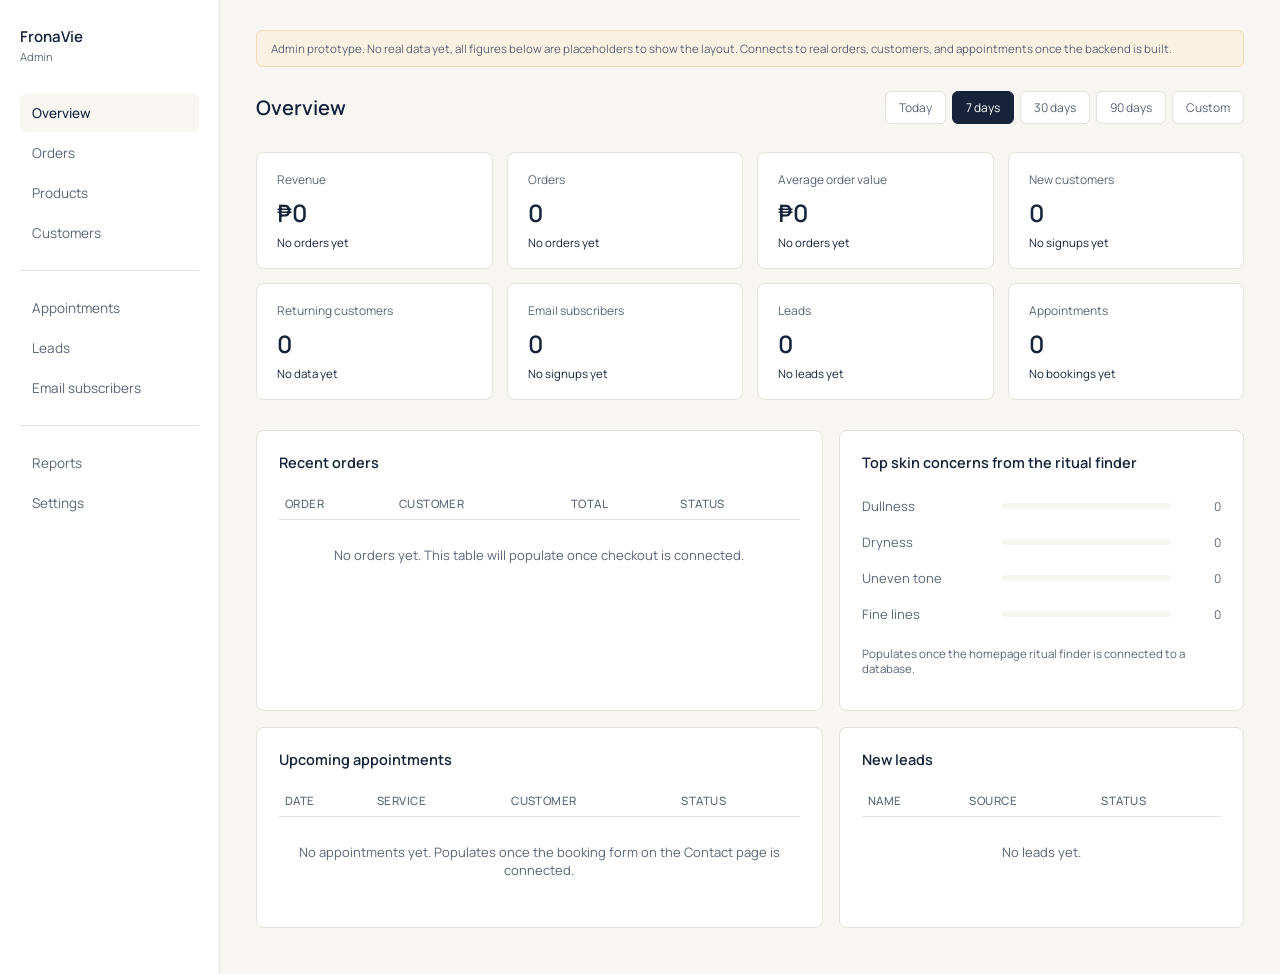
==== admin.html @ 5c53d34f "Fronavie" ====
<!DOCTYPE html>
<html lang="en">
<head>
<meta charset="UTF-8">
<meta name="viewport" content="width=device-width, initial-scale=1.0">
<title>Admin · FronaVie</title>
<link href="https://fonts.googleapis.com/css2?family=Manrope:wght@400;500;600;700&display=swap" rel="stylesheet">
<style>
  :root{
    --ink:#16233A; --ink-soft:#5B6577; --line:#E4E2DC; --bg:#F7F6F3; --card:#FFFFFF;
    --green:#2F6B4F; --amber:#9A6B1F; --red:#A03A3A;
  }
  *{box-sizing:border-box;}
  body{ margin:0; font-family:'Manrope',sans-serif; background:var(--bg); color:var(--ink); }
  a{ color:inherit; text-decoration:none; }
  .shell{ display:grid; grid-template-columns:220px 1fr; min-height:100vh; }
  @media (max-width:800px){ .shell{ grid-template-columns:1fr; } .side{ display:none; } }
  .side{ background:var(--card); border-right:1px solid var(--line); padding:26px 20px; }
  .side .brand{ font-size:15px; font-weight:600; margin-bottom:2px; }
  .side .brand-sub{ font-size:11px; color:var(--ink-soft); margin-bottom:30px; }
  .side nav a{ display:block; padding:10px 12px; font-size:13.5px; color:var(--ink-soft); border-radius:6px; margin-bottom:2px; }
  .side nav a.active{ background:var(--bg); color:var(--ink); font-weight:500; }
  .side nav a:hover{ background:var(--bg); }
  .side .divider{ height:1px; background:var(--line); margin:18px 0; }
  main{ padding:30px 36px; }
  .topline{ display:flex; justify-content:space-between; align-items:center; margin-bottom:28px; flex-wrap:wrap; gap:12px; }
  .topline h1{ font-size:20px; font-weight:600; margin:0; }
  .date-filter{ display:flex; gap:6px; }
  .date-filter button{ font-family:'Manrope',sans-serif; font-size:12px; padding:7px 13px; border:1px solid var(--line); background:var(--card); cursor:pointer; border-radius:6px; color:var(--ink-soft); }
  .date-filter button.active{ background:var(--ink); color:#fff; border-color:var(--ink); }
  .metric-grid{ display:grid; grid-template-columns:repeat(4,1fr); gap:14px; margin-bottom:30px; }
  @media (max-width:900px){ .metric-grid{ grid-template-columns:repeat(2,1fr); } }
  .metric{ background:var(--card); border:1px solid var(--line); border-radius:8px; padding:18px 20px; }
  .metric .m-label{ font-size:12px; color:var(--ink-soft); margin-bottom:8px; }
  .metric .m-value{ font-size:24px; font-weight:600; }
  .metric .m-delta{ font-size:11.5px; margin-top:6px; }
  .metric .m-delta.up{ color:var(--green); }
  .metric .m-delta.down{ color:var(--red); }
  .panels{ display:grid; grid-template-columns:1.4fr 1fr; gap:16px; margin-bottom:16px; }
  @media (max-width:900px){ .panels{ grid-template-columns:1fr; } }
  .panel{ background:var(--card); border:1px solid var(--line); border-radius:8px; padding:22px; }
  .panel h2{ font-size:14.5px; font-weight:600; margin:0 0 16px; }
  table{ width:100%; border-collapse:collapse; font-size:13px; }
  th{ text-align:left; color:var(--ink-soft); font-weight:500; font-size:11.5px; text-transform:uppercase; letter-spacing:.04em; padding:8px 6px; border-bottom:1px solid var(--line); }
  td{ padding:10px 6px; border-bottom:1px solid var(--line); }
  tr:last-child td{ border-bottom:none; }
  .status{ font-size:11.5px; padding:3px 9px; border-radius:20px; display:inline-block; }
  .status.paid{ background:#E9F3EC; color:var(--green); }
  .status.pending{ background:#FBF1E2; color:var(--amber); }
  .status.new{ background:#EAF0FB; color:#2A4E8C; }
  .bar-row{ display:flex; align-items:center; gap:10px; padding:9px 0; font-size:13px; }
  .bar-row .bar-label{ width:130px; flex:none; color:var(--ink-soft); }
  .bar-track{ flex:1; height:6px; background:var(--bg); border-radius:4px; overflow:hidden; }
  .bar-fill{ height:100%; background:var(--ink); border-radius:4px; }
  .bar-row .bar-value{ width:40px; text-align:right; font-size:12px; color:var(--ink-soft); }
  .note{ font-size:11.5px; color:var(--ink-soft); background:#FBF1E2; border:1px solid #EFDDBB; padding:10px 14px; border-radius:6px; margin-bottom:24px; }
</style>
</head>
<body>

<div class="shell">

  <div class="side">
    <div class="brand">FronaVie</div>
    <div class="brand-sub">Admin</div>
    <nav>
      <a href="#" class="active">Overview</a>
      <a href="#">Orders</a>
      <a href="#">Products</a>
      <a href="#">Customers</a>
      <div class="divider"></div>
      <a href="#">Appointments</a>
      <a href="#">Leads</a>
      <a href="#">Email subscribers</a>
      <div class="divider"></div>
      <a href="#">Reports</a>
      <a href="#">Settings</a>
    </nav>
  </div>

  <main>
    <div class="note">Admin prototype. No real data yet, all figures below are placeholders to show the layout. Connects to real orders, customers, and appointments once the backend is built.</div>

    <div class="topline">
      <h1>Overview</h1>
      <div class="date-filter">
        <button>Today</button>
        <button class="active">7 days</button>
        <button>30 days</button>
        <button>90 days</button>
        <button>Custom</button>
      </div>
    </div>

    <div class="metric-grid">
      <div class="metric"><div class="m-label">Revenue</div><div class="m-value">₱0</div><div class="m-delta">No orders yet</div></div>
      <div class="metric"><div class="m-label">Orders</div><div class="m-value">0</div><div class="m-delta">No orders yet</div></div>
      <div class="metric"><div class="m-label">Average order value</div><div class="m-value">₱0</div><div class="m-delta">No orders yet</div></div>
      <div class="metric"><div class="m-label">New customers</div><div class="m-value">0</div><div class="m-delta">No signups yet</div></div>
      <div class="metric"><div class="m-label">Returning customers</div><div class="m-value">0</div><div class="m-delta">No data yet</div></div>
      <div class="metric"><div class="m-label">Email subscribers</div><div class="m-value">0</div><div class="m-delta">No signups yet</div></div>
      <div class="metric"><div class="m-label">Leads</div><div class="m-value">0</div><div class="m-delta">No leads yet</div></div>
      <div class="metric"><div class="m-label">Appointments</div><div class="m-value">0</div><div class="m-delta">No bookings yet</div></div>
    </div>

    <div class="panels">
      <div class="panel">
        <h2>Recent orders</h2>
        <table>
          <tr><th>Order</th><th>Customer</th><th>Total</th><th>Status</th></tr>
          <tr><td colspan="4" style="color:var(--ink-soft); text-align:center; padding:26px 0;">No orders yet. This table will populate once checkout is connected.</td></tr>
        </table>
      </div>
      <div class="panel">
        <h2>Top skin concerns from the ritual finder</h2>
        <div class="bar-row"><span class="bar-label">Dullness</span><div class="bar-track"><div class="bar-fill" style="width:0%;"></div></div><span class="bar-value">0</span></div>
        <div class="bar-row"><span class="bar-label">Dryness</span><div class="bar-track"><div class="bar-fill" style="width:0%;"></div></div><span class="bar-value">0</span></div>
        <div class="bar-row"><span class="bar-label">Uneven tone</span><div class="bar-track"><div class="bar-fill" style="width:0%;"></div></div><span class="bar-value">0</span></div>
        <div class="bar-row"><span class="bar-label">Fine lines</span><div class="bar-track"><div class="bar-fill" style="width:0%;"></div></div><span class="bar-value">0</span></div>
        <p style="font-size:11.5px; color:var(--ink-soft); margin-top:14px;">Populates once the homepage ritual finder is connected to a database.</p>
      </div>
    </div>

    <div class="panels">
      <div class="panel">
        <h2>Upcoming appointments</h2>
        <table>
          <tr><th>Date</th><th>Service</th><th>Customer</th><th>Status</th></tr>
          <tr><td colspan="4" style="color:var(--ink-soft); text-align:center; padding:26px 0;">No appointments yet. Populates once the booking form on the Contact page is connected.</td></tr>
        </table>
      </div>
      <div class="panel">
        <h2>New leads</h2>
        <table>
          <tr><th>Name</th><th>Source</th><th>Status</th></tr>
          <tr><td colspan="3" style="color:var(--ink-soft); text-align:center; padding:26px 0;">No leads yet.</td></tr>
        </table>
      </div>
    </div>

  </main>
</div>

</body>
</html>
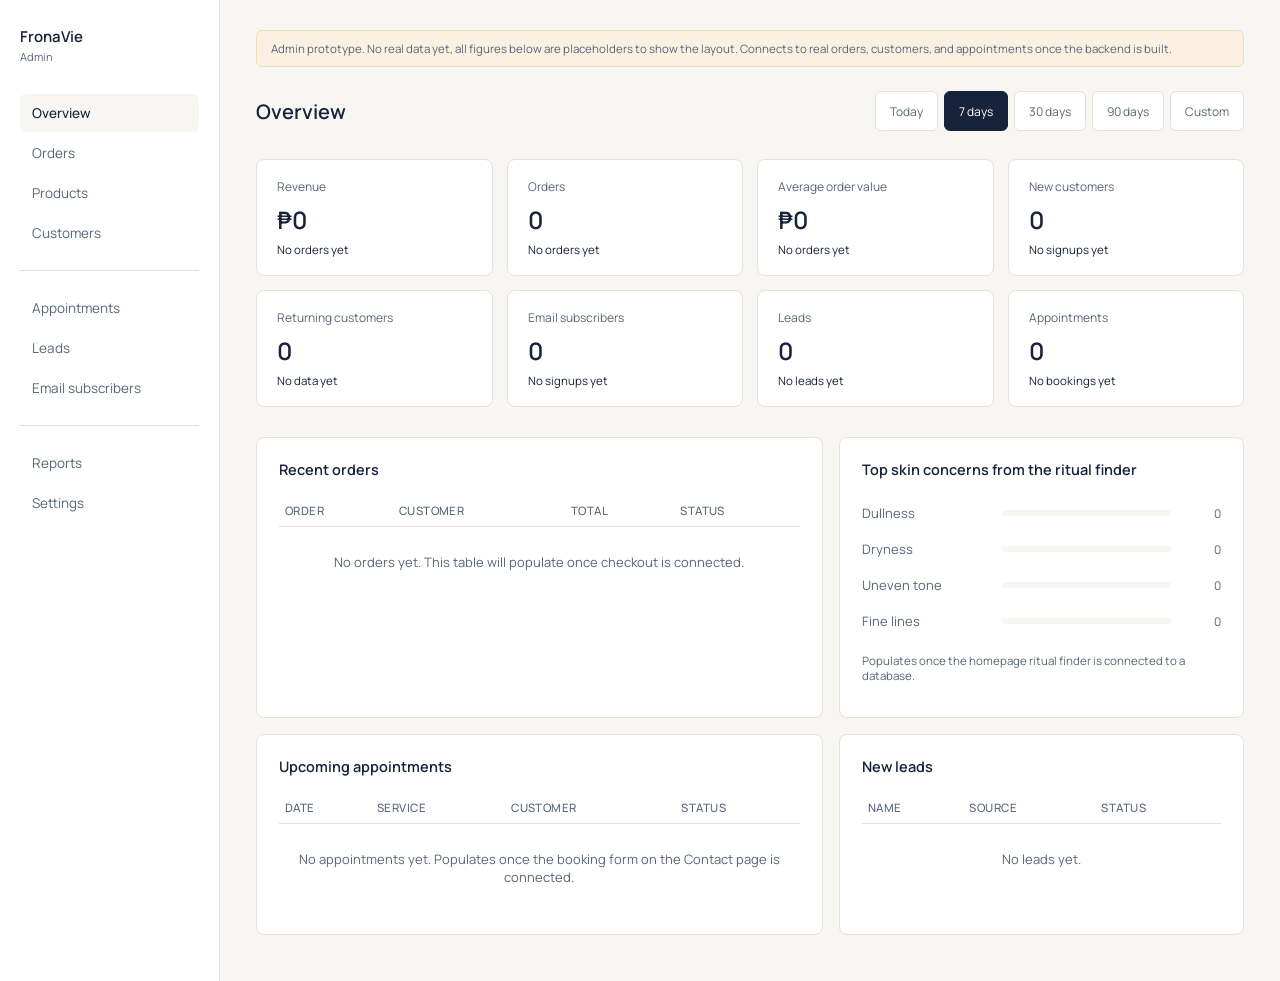
==== commit f7f395ef: "FronaVie" ====
--- a/admin.html
+++ b/admin.html
@@ -14,7 +14,6 @@
   body{ margin:0; font-family:'Manrope',sans-serif; background:var(--bg); color:var(--ink); }
   a{ color:inherit; text-decoration:none; }
   .shell{ display:grid; grid-template-columns:220px 1fr; min-height:100vh; }
-  @media (max-width:800px){ .shell{ grid-template-columns:1fr; } .side{ display:none; } }
   .side{ background:var(--card); border-right:1px solid var(--line); padding:26px 20px; }
   .side .brand{ font-size:15px; font-weight:600; margin-bottom:2px; }
   .side .brand-sub{ font-size:11px; color:var(--ink-soft); margin-bottom:30px; }
@@ -25,8 +24,9 @@
   main{ padding:30px 36px; }
   .topline{ display:flex; justify-content:space-between; align-items:center; margin-bottom:28px; flex-wrap:wrap; gap:12px; }
   .topline h1{ font-size:20px; font-weight:600; margin:0; }
-  .date-filter{ display:flex; gap:6px; }
-  .date-filter button{ font-family:'Manrope',sans-serif; font-size:12px; padding:7px 13px; border:1px solid var(--line); background:var(--card); cursor:pointer; border-radius:6px; color:var(--ink-soft); }
+  .date-filter{ display:flex; gap:6px; flex-wrap:wrap; }
+  .date-filter button{ font-family:'Manrope',sans-serif; font-size:12px; min-height:40px; padding:8px 14px; border:1px solid var(--line); background:var(--card); cursor:pointer; border-radius:6px; color:var(--ink-soft); }
+  @media (max-width:800px){ .date-filter button{ min-height:44px; } }
   .date-filter button.active{ background:var(--ink); color:#fff; border-color:var(--ink); }
   .metric-grid{ display:grid; grid-template-columns:repeat(4,1fr); gap:14px; margin-bottom:30px; }
   @media (max-width:900px){ .metric-grid{ grid-template-columns:repeat(2,1fr); } }
@@ -54,13 +54,58 @@
   .bar-fill{ height:100%; background:var(--ink); border-radius:4px; }
   .bar-row .bar-value{ width:40px; text-align:right; font-size:12px; color:var(--ink-soft); }
   .note{ font-size:11.5px; color:var(--ink-soft); background:#FBF1E2; border:1px solid #EFDDBB; padding:10px 14px; border-radius:6px; margin-bottom:24px; }
+  .empty-row{ color:var(--ink-soft); text-align:center; padding:26px 0; }
+  .panel-note{ font-size:11.5px; color:var(--ink-soft); margin-top:14px; }
+
+  /* tables scroll inside their own container so real data rows
+     never push the whole page sideways */
+  .table-wrap{ width:100%; overflow-x:auto; -webkit-overflow-scrolling:touch; }
+
+  /* mobile: the sidebar becomes a slide-out drawer instead of
+     disappearing, so every admin section stays reachable on a phone */
+  .admin-topbar{ display:none; }
+  .side-backdrop{ display:none; }
+  @media (max-width:800px){
+    .shell{ grid-template-columns:1fr; }
+    .admin-topbar{
+      display:flex; align-items:center; justify-content:space-between;
+      padding:12px 16px; background:var(--card); border-bottom:1px solid var(--line);
+      position:sticky; top:0; z-index:30;
+    }
+    .admin-topbar .brand{ font-size:15px; font-weight:600; }
+    .admin-menu-btn{
+      font-family:'Manrope',sans-serif; font-size:13px; font-weight:500;
+      display:inline-flex; align-items:center; gap:8px;
+      min-height:44px; padding:0 16px;
+      background:var(--card); border:1px solid var(--line); border-radius:6px;
+      color:var(--ink); cursor:pointer;
+    }
+    .side{
+      position:fixed; top:0; left:0; bottom:0; width:240px; z-index:50;
+      transform:translateX(-100%); transition:transform .28s ease; overflow-y:auto;
+    }
+    .side.open{ transform:translateX(0); }
+    .side nav a{ min-height:44px; display:flex; align-items:center; }
+    .side-backdrop{
+      display:block; position:fixed; inset:0; z-index:40;
+      background:rgba(22,35,58,.4); opacity:0; pointer-events:none;
+      transition:opacity .28s ease;
+    }
+    .side-backdrop.open{ opacity:1; pointer-events:auto; }
+    main{ padding:24px 18px; }
+  }
 </style>
 </head>
 <body>
 
+<div class="admin-topbar">
+  <span class="brand">FronaVie Admin</span>
+  <button class="admin-menu-btn" id="adminMenuBtn" type="button" aria-expanded="false" aria-controls="adminSide">Menu</button>
+</div>
+
 <div class="shell">
 
-  <div class="side">
+  <div class="side" id="adminSide">
     <div class="brand">FronaVie</div>
     <div class="brand-sub">Admin</div>
     <nav>
@@ -106,10 +151,12 @@
     <div class="panels">
       <div class="panel">
         <h2>Recent orders</h2>
+        <div class="table-wrap">
         <table>
           <tr><th>Order</th><th>Customer</th><th>Total</th><th>Status</th></tr>
-          <tr><td colspan="4" style="color:var(--ink-soft); text-align:center; padding:26px 0;">No orders yet. This table will populate once checkout is connected.</td></tr>
+          <tr><td colspan="4" class="empty-row">No orders yet. This table will populate once checkout is connected.</td></tr>
         </table>
+        </div>
       </div>
       <div class="panel">
         <h2>Top skin concerns from the ritual finder</h2>
@@ -117,29 +164,55 @@
         <div class="bar-row"><span class="bar-label">Dryness</span><div class="bar-track"><div class="bar-fill" style="width:0%;"></div></div><span class="bar-value">0</span></div>
         <div class="bar-row"><span class="bar-label">Uneven tone</span><div class="bar-track"><div class="bar-fill" style="width:0%;"></div></div><span class="bar-value">0</span></div>
         <div class="bar-row"><span class="bar-label">Fine lines</span><div class="bar-track"><div class="bar-fill" style="width:0%;"></div></div><span class="bar-value">0</span></div>
-        <p style="font-size:11.5px; color:var(--ink-soft); margin-top:14px;">Populates once the homepage ritual finder is connected to a database.</p>
+        <p class="panel-note">Populates once the homepage ritual finder is connected to a database.</p>
       </div>
     </div>
 
     <div class="panels">
       <div class="panel">
         <h2>Upcoming appointments</h2>
+        <div class="table-wrap">
         <table>
           <tr><th>Date</th><th>Service</th><th>Customer</th><th>Status</th></tr>
-          <tr><td colspan="4" style="color:var(--ink-soft); text-align:center; padding:26px 0;">No appointments yet. Populates once the booking form on the Contact page is connected.</td></tr>
+          <tr><td colspan="4" class="empty-row">No appointments yet. Populates once the booking form on the Contact page is connected.</td></tr>
         </table>
+        </div>
       </div>
       <div class="panel">
         <h2>New leads</h2>
+        <div class="table-wrap">
         <table>
           <tr><th>Name</th><th>Source</th><th>Status</th></tr>
-          <tr><td colspan="3" style="color:var(--ink-soft); text-align:center; padding:26px 0;">No leads yet.</td></tr>
+          <tr><td colspan="3" class="empty-row">No leads yet.</td></tr>
         </table>
+        </div>
       </div>
     </div>
 
   </main>
 </div>
 
+<div class="side-backdrop" id="adminSideBackdrop"></div>
+
+<script>
+  (function(){
+    var btn = document.getElementById('adminMenuBtn');
+    var side = document.getElementById('adminSide');
+    var backdrop = document.getElementById('adminSideBackdrop');
+    if(!btn || !side || !backdrop){ return; }
+    function setOpen(open){
+      side.classList.toggle('open', open);
+      backdrop.classList.toggle('open', open);
+      btn.setAttribute('aria-expanded', open ? 'true' : 'false');
+    }
+    btn.addEventListener('click', function(){ setOpen(!side.classList.contains('open')); });
+    backdrop.addEventListener('click', function(){ setOpen(false); });
+    side.querySelectorAll('nav a').forEach(function(a){
+      a.addEventListener('click', function(){ setOpen(false); });
+    });
+    window.addEventListener('keydown', function(e){ if(e.key === 'Escape'){ setOpen(false); } });
+  })();
+</script>
+
 </body>
 </html>
